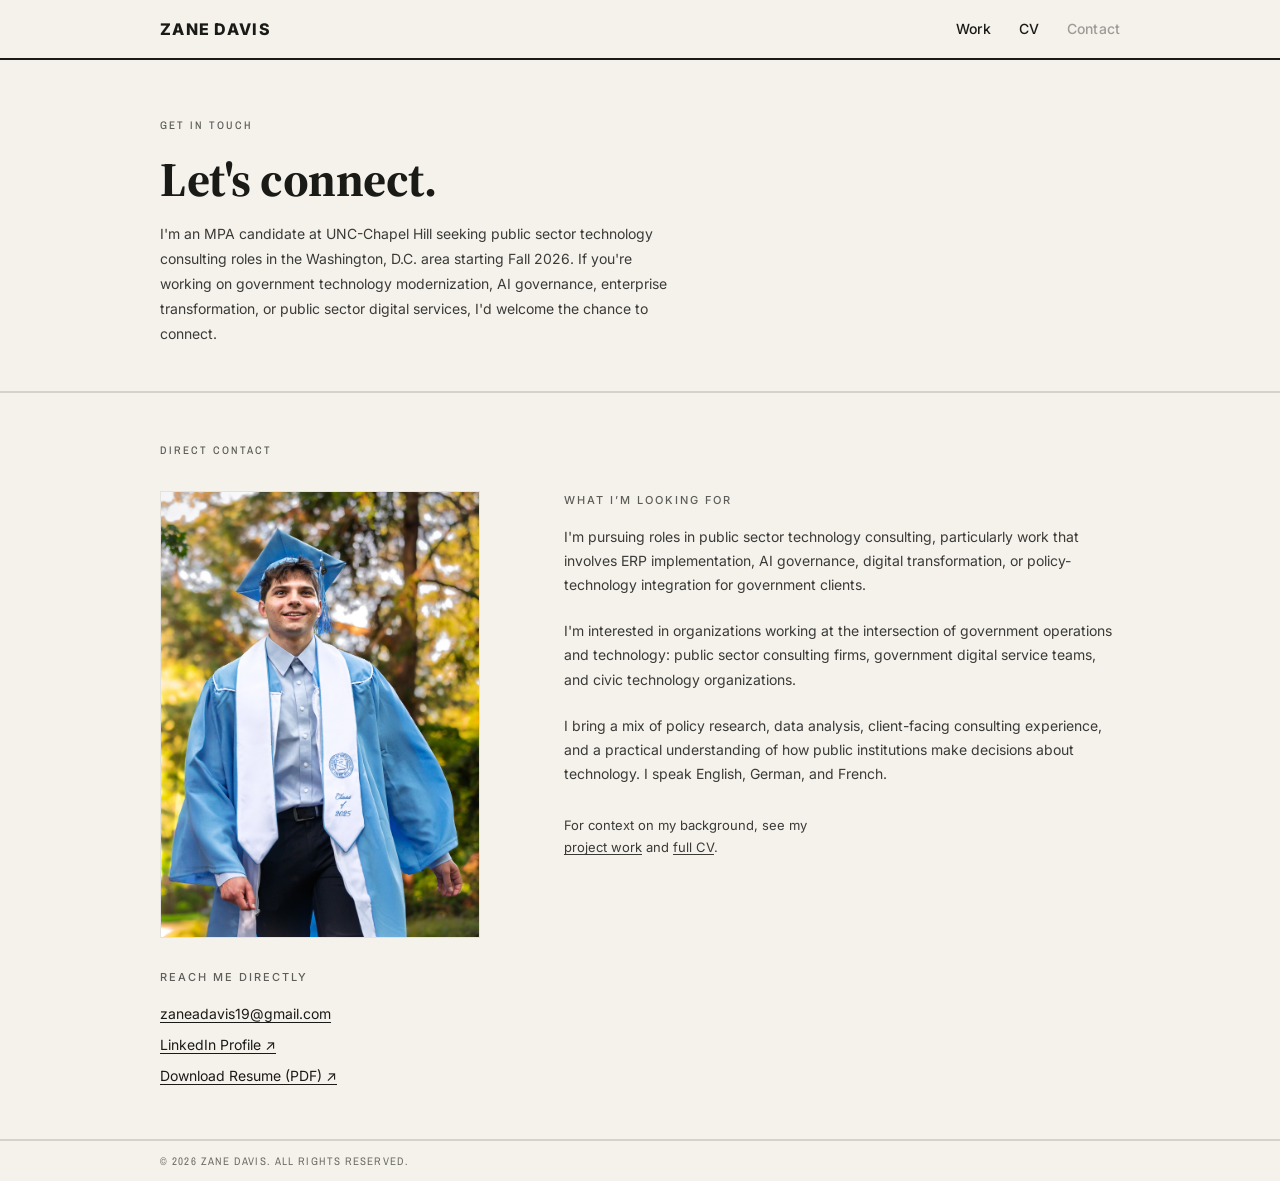
==== contact/index.html @ 6c13086c "Strip .html extentions placed pages inside folders to hide .html extention." ====
<!DOCTYPE html>
<html lang="en">
<head>
  <meta charset="UTF-8" />
  <meta name="viewport" content="width=device-width, initial-scale=1.0" />
  <title>Contact — Zane Davis</title>
  <meta name="description" content="Get in touch with Zane Davis — MPA candidate at UNC-Chapel Hill seeking public sector technology consulting roles in Washington, D.C. starting Fall 2026." />
  <link rel="preconnect" href="https://fonts.googleapis.com" />
  <link rel="preconnect" href="https://fonts.gstatic.com" crossorigin />
  <link href="https://fonts.googleapis.com/css2?family=Archivo+Narrow:wght@400;500;600&family=Inter:wght@300;400;500;600;700;800;900&family=JetBrains+Mono:wght@400&family=Source+Serif+4:opsz,wght@8..60,400;8..60,700&display=swap" rel="stylesheet" />
  <!-- Favicon -->
  <link rel="icon" type="image/x-icon" href="../favicon/favicon.ico" />
  <link rel="icon" type="image/png" sizes="32x32" href="../favicon/favicon-32x32.png" />
  <link rel="icon" type="image/png" sizes="16x16" href="../favicon/favicon-16x16.png" />
  <link rel="apple-touch-icon" sizes="180x180" href="../favicon/apple-touch-icon.png" />
  <link rel="manifest" href="../favicon/site.webmanifest" />
  <!-- Open Graph -->
  <meta property="og:type" content="website" />
  <meta property="og:title" content="Contact — Zane Davis" />
  <meta property="og:description" content="Get in touch with Zane Davis — MPA candidate at UNC-Chapel Hill seeking public sector technology consulting roles in Washington, D.C. starting Fall 2026." />
  <meta property="og:image" content="../assets/images/headshot_primary.jpeg" />
  <link rel="stylesheet" href="../css/tokens.css?v=2" />
  <link rel="stylesheet" href="../css/layout.css?v=2" />
  <link rel="stylesheet" href="../css/components.css?v=2" />
  <link rel="stylesheet" href="../css/responsive.css?v=2" />
  <link rel="stylesheet" href="../css/pages/contact.css?v=2" />
</head>
<body>
  <a href="#main" class="skip-link">Skip to main content</a>

  <!-- ── NAVIGATION ──────────────────────────────── -->
  <header role="banner">
    <nav class="site-nav" aria-label="Main navigation">
      <div class="nav-inner">
        <a class="nav-brand" href="/" aria-label="Zane Davis — Portfolio home">
          Zane Davis
        </a>
        <ul class="nav-links">

          <li><a href="/work/">Work</a></li>
          <li><a href="/cv/">CV</a></li>
          <li><a href="/contact/" aria-current="page">Contact</a></li>
        </ul>
      </div>
    </nav>
  </header>

  <main id="main">

    <!-- ── PAGE HEADER ───────────────────────────── -->
    <div class="page-header">
      <p class="page-header-label">Get In Touch</p>
      <h1 class="page-header-title">Let's connect.</h1>
      <p class="page-header-intro">I'm an MPA candidate at UNC-Chapel Hill seeking public sector technology consulting roles in the Washington, D.C. area starting Fall 2026. If you're working on government technology modernization, AI governance, enterprise transformation, or public sector digital services, I'd welcome the chance to connect.</p>
    </div>

    <!-- ── CONTACT SECTION ────────────────────────── -->
    <section class="section" aria-labelledby="contact-label">
      <div class="container">
        <p class="section-label" id="contact-label">Direct Contact</p>
        <div class="contact-grid">

          <!-- Left: Direct Contact & Profile -->
          <div>
            <img src="../assets/images/headshot2.JPG" alt="Zane Davis professional portrait" class="contact-img" loading="lazy" />



            <span class="contact-block-label">Reach me directly</span>
            <a class="contact-link" href="mailto:zaneadavis19@gmail.com">zaneadavis19@gmail.com</a>
            <a class="contact-link" href="https://www.linkedin.com/in/zaneda/" target="_blank" rel="noopener">LinkedIn Profile &#x2197;</a>
            <a class="contact-link" href="../assets/Davis_Zane_Resume.pdf" target="_blank" rel="noopener">Download Resume (PDF) &#x2197;</a>


          </div>

          <!-- Right: what I'm looking for -->
          <div>
            <span class="contact-block-label">What I&rsquo;m looking for</span>
            <p class="contact-prose">I'm pursuing roles in public sector technology consulting, particularly work that involves ERP implementation, AI governance, digital transformation, or policy-technology integration for government clients.</p>
            <p class="contact-prose">I'm interested in organizations working at the intersection of government operations and technology: public sector consulting firms, government digital service teams, and civic technology organizations.</p>
            <p class="contact-prose">I bring a mix of policy research, data analysis, client-facing consulting experience, and a practical understanding of how public institutions make decisions about technology. I speak English, German, and French.</p>

            <p class="contact-note mt-lg">
              For context on my background, see my <a href="/work/">project work</a> and <a href="/cv/">full CV</a>.
            </p>
          </div>

        </div>
      </div>
    </section>

  </main>

  <!-- ── SITE FOOTER ────────────────────────────── -->
  <footer class="site-footer" role="contentinfo">
    <div class="footer-inner">
      <p class="footer-copy">&copy; 2026 Zane Davis. All rights reserved.</p>
    </div>
  </footer>

</body>
</html>
---- css/tokens.css ----
/* ═══════════════════════════════════════════════════
   TOKENS — Zane Davis Portfolio
   Visual Identity System v1.0
   ═══════════════════════════════════════════════════ */

/* ─── RESET ──────────────────────────────────────── */
*, *::before, *::after { box-sizing: border-box; margin: 0; padding: 0; }
html { font-size: 16px; scroll-behavior: smooth; }

/* ─── DESIGN TOKENS ──────────────────────────────── */
:root {
  /* Color */
  --bg:             #F5F2EC;
  --text-primary:   #1A1A17;
  --text-body:      #3A3A37;   /* promoted from hardcoded hex — OD-1 */
  --text-muted:     #5E5E59;   /* labels, meta — WCAG AA 4.6:1 on --bg */
  --text-faint:     #6E6E69;   /* footer — WCAG AA 4.5:1 on --bg */
  --border:         #D6D2CA;
  --border-light:   #E5E2DB;
  --nav-border:     #C8C4BC;
  --accent-green:   #3D7A4E;   /* status dot only — WCAG AA */

  /* Typography */
  --sans:  'Inter', system-ui, sans-serif;
  --sans-condensed: 'Archivo Narrow', system-ui, sans-serif;
  --serif: 'Source Serif 4', Georgia, serif;
  --mono:  'JetBrains Mono', ui-monospace, monospace;

  /* Layout */
  --max-w:    660px;   /* activated for long-form prose — OD-2 */
  --px:       28px;
  --page-px:  160px;  /* renamed from --nav-px; all sections share this — OD-3 */

  /* Motion — OD-6 */
  --transition-base: 0.18s ease;
  --transition-fast: 0.10s ease;
}

/* ─── BASE ───────────────────────────────────────── */
body {
  background: var(--bg);
  color: var(--text-primary);
  font-family: var(--sans);
  font-size: 14px;
  line-height: 1.65;
  -webkit-font-smoothing: antialiased;
}

a {
  color: inherit;
  text-decoration: underline;
  text-underline-offset: 2px;
}
a:hover { opacity: 0.75; }

/* WCAG 2.4.7 — visible keyboard focus */
:focus-visible {
  outline: 2px solid var(--text-primary);
  outline-offset: 3px;
  border-radius: 2px;
}

hr {
  border: none;
  border-top: 1px solid var(--border);
  margin: 0;
}

/* Screen-reader only utility */
.sr-only {
  position: absolute;
  width: 1px;
  height: 1px;
  padding: 0;
  margin: -1px;
  overflow: hidden;
  clip: rect(0, 0, 0, 0);
  white-space: nowrap;
  border: 0;
}
---- css/layout.css ----
/* ═══════════════════════════════════════════════════
   LAYOUT — Zane Davis Portfolio
   ═══════════════════════════════════════════════════ */

/* ─── CONTAINER ──────────────────────────────────── */
.container {
  max-width: var(--max-w);
  margin: 0 auto;
  padding-left: var(--px);
  padding-right: var(--px);
}

/* ─── ACCESSIBILITY ──────────────────────────────── */
.skip-link {
  position: absolute;
  top: -60px;
  left: 0;
  background: var(--text-primary);
  color: var(--bg);
  padding: 8px 16px;
  z-index: 999;
  font-size: 14px;
  font-weight: 500;
  text-decoration: none;
  transition: top var(--transition-fast);
}
.skip-link:focus { top: 0; outline: none; }

/* ─── UTILITIES ──────────────────────────────────── */
.mt-xs { margin-top: 12px; }
.mt-sm { margin-top: 16px; }
.mt-md { margin-top: 20px; }
.mt-lg { margin-top: 28px; }
.mb-0 { margin-bottom: 0; }
.mb-sm { margin-bottom: 16px; }
.mb-lg { margin-bottom: 28px; }
.pt-md { padding-top: 32px; }

/* ─── NAVIGATION ─────────────────────────────────── */
.site-nav {
  position: sticky;
  top: 0;
  z-index: 100;
  background: var(--bg);
  border-bottom: 2px solid var(--text-primary);
}

.nav-inner {
  padding: 0 var(--page-px);
  height: 58px;
  display: flex;
  align-items: center;
  justify-content: space-between;
}

.nav-brand {
  font-family: var(--sans);
  font-size: 16px;
  font-weight: 800;
  letter-spacing: 0.08em;
  text-transform: uppercase;
  text-decoration: none;
  color: var(--text-primary);
}

.nav-links {
  list-style: none;
  display: flex;
  gap: 28px;
}

.nav-links a {
  font-family: var(--sans);
  font-size: 14px;
  font-weight: 500;
  text-decoration: none;
  color: var(--text-primary);
  letter-spacing: 0.01em;
}
.nav-links a:hover { opacity: 0.6; }
.nav-links a[aria-current="page"] {
  opacity: 0.4;
  pointer-events: none;
}

/* ─── PAGE HEADER (interior pages) ───────────────── */
.page-header {
  padding-top: 56px;
  padding-bottom: 44px;
  padding-left: var(--page-px);
  padding-right: var(--page-px);
}

.page-header-label {
  font-family: var(--sans-condensed);
  font-size: 11px;
  font-weight: 500;
  letter-spacing: 0.18em;
  text-transform: uppercase;
  color: var(--text-muted);
  margin-bottom: 20px;
}

.page-header-title {
  font-family: var(--serif);
  font-size: 48px;
  font-weight: 700;
  line-height: 1.08;
  letter-spacing: -0.01em;
  margin-bottom: 16px;
}

.page-header-intro {
  font-size: 14px;
  line-height: 1.78;
  color: var(--text-body);
  max-width: 520px;
}

/* ─── SECTION ────────────────────────────────────── */
.section, .cta-section {
  border-top: 2px solid var(--border);
  padding-top: 48px;
  padding-bottom: 52px;
  padding-left: var(--page-px);
  padding-right: var(--page-px);
}

/* Sections own their padding; neutralise .container inside */
.section .container, .cta-section .container {
  max-width: none;
  margin: 0;
  padding: 0;
}

.section-label {
  font-family: var(--sans-condensed);
  font-size: 11px;
  font-weight: 500;
  letter-spacing: 0.18em;
  text-transform: uppercase;
  color: var(--text-muted);
  margin-bottom: 32px;
}

/* ─── SITE FOOTER ────────────────────────────────── */
.site-footer {
  border-top: 2px solid var(--border);
}

.footer-inner {
  padding: 0 var(--page-px);
  height: 40px;
  display: flex;
  align-items: center;
  justify-content: space-between;
}

.footer-copy,
.footer-notice {
  font-family: var(--sans-condensed);
  font-size: 11px;
  font-weight: 400;
  letter-spacing: 0.10em;
  text-transform: uppercase;
  color: var(--text-faint);
}
---- css/components.css ----
/* ═══════════════════════════════════════════════════
   COMPONENTS — Zane Davis Portfolio
   ═══════════════════════════════════════════════════ */

/* ─── EXPERTISE GRID ─────────────────────────────── */
.expertise-grid {
  display: grid;
  grid-template-columns: 1fr 1fr 1fr;
  gap: 0 48px;
}

.expertise-card {
  padding-top: 24px;
  border-top: 2px solid var(--border-light);
}

.expertise-num {
  font-family: var(--mono);
  font-size: 10.5px;
  font-weight: 400;
  letter-spacing: 0.15em;
  text-transform: uppercase;
  color: var(--text-muted);
  margin-bottom: 12px;
}

.expertise-title {
  font-family: var(--serif);
  font-size: 16px;
  font-weight: 700;
  margin-bottom: 10px;
  line-height: 1.25;
}

.expertise-body {
  font-size: 14px;
  line-height: 1.7;
  color: var(--text-body);
}

/* ─── BRIEF ROWS ─────────────────────────────────── */
.briefs-list {
  display: flex;
  flex-direction: column;
  gap: 0;
}

.brief-row {
  display: grid;
  grid-template-columns: 220px 1fr;
  gap: 0 48px;
  padding: 28px 0;
  border-bottom: 1px solid var(--border-light);
  transition: background var(--transition-base),
              box-shadow var(--transition-base),
              padding var(--transition-base);
  position: relative;
}
.brief-row:first-child { border-top: 1px solid var(--border-light); }

/* Use @media (hover: hover) so touch devices don't get stuck hover states */
@media (hover: hover) {
  .brief-row:hover {
    background: rgba(210, 205, 195, 0.28);
    box-shadow: inset 3px 0 0 0 var(--text-primary);
    padding-left: 20px;
    padding-right: 20px;
    cursor: default;
  }
  .brief-row:hover .brief-link { cursor: pointer; }
  .brief-row:hover .brief-gallery {
    max-height: 220px;
    opacity: 1;
  }
}

.brief-report-num {
  font-family: var(--mono);
  font-size: 10.5px;
  font-weight: 400;
  letter-spacing: 0.13em;
  text-transform: uppercase;
  color: var(--text-muted);
  margin-bottom: 8px;
}

.brief-title {
  font-family: var(--serif);
  font-size: 17px;
  font-weight: 700;
  line-height: 1.3;
}

.brief-content {
  padding-top: 2px;
}

.brief-desc {
  font-size: 14px;
  line-height: 1.68;
  color: var(--text-body);
  margin-bottom: 14px;
}

/* ─── TAGS ───────────────────────────────────────── */
.tags {
  display: flex;
  flex-wrap: wrap;
  gap: 7px;
  margin-bottom: 12px;
}

.tag {
  display: inline-block;
  font-family: var(--mono);
  font-size: 10.5px;
  font-weight: 400;
  letter-spacing: 0.11em;
  text-transform: uppercase;
  color: var(--text-muted);
  border: 1px solid var(--border);
  border-radius: 1px;
  padding: 3px 8px;
}

/* ─── BRIEF LINK ─────────────────────────────────── */
.brief-link {
  font-family: var(--sans-condensed);
  font-size: 11px;
  font-weight: 500;
  letter-spacing: 0.11em;
  text-transform: uppercase;
  text-decoration: underline;
  text-underline-offset: 3px;
  color: var(--text-primary);
}
.brief-link::after {
  content: ' ↗';
  font-weight: 400;
}

/* ─── CREDENTIALS GRID ───────────────────────────── */
.credentials-grid {
  display: grid;
  grid-template-columns: 420px 1fr;
  gap: 0 64px;
  align-items: start;
}

.credentials-statement {
  font-family: var(--sans);
  font-size: 15px;
  font-weight: 700;
  line-height: 1.45;
  margin-bottom: 14px;
  color: var(--text-primary);
}

.credentials-body {
  font-size: 14px;
  line-height: 1.75;
  color: var(--text-body);
}

/* ─── TIMELINE ───────────────────────────────────── */
.timeline {
  list-style: none;
  display: flex;
  flex-direction: column;
  gap: 0;
}

.timeline-item {
  display: flex;
  justify-content: space-between;
  align-items: baseline;
  gap: 16px;
  padding: 14px 0;
  border-bottom: 1px solid var(--border-light);
}
.timeline-item:first-child { border-top: 1px solid var(--border-light); }

.timeline-role {
  font-size: 14px;
  font-weight: 400;
  line-height: 1.4;
  flex: 1;
  color: var(--text-primary);
}

.timeline-dates {
  font-family: var(--mono);
  font-size: 12px;
  color: var(--text-muted);
  white-space: nowrap;
  font-variant-numeric: tabular-nums;
  letter-spacing: 0.05em;
}

/* ─── STATUS BADGE ───────────────────────────────── */
.status-badge {
  display: flex;
  align-items: center;
  gap: 7px;
  margin-bottom: 14px;
}

.status-dot {
  width: 6px;
  height: 6px;
  border-radius: 50%;
  background: var(--accent-green);
  flex-shrink: 0;
}

.status-label {
  font-family: var(--sans-condensed);
  font-size: 11px;
  font-weight: 400;
  letter-spacing: 0.15em;
  text-transform: uppercase;
  color: var(--text-muted);
}

/* ─── CTA GRID ───────────────────────────────────── */
.cta-grid {
  display: grid;
  grid-template-columns: 1fr 1fr;
  gap: 0 64px;
  align-items: start;
}

.cta-headline {
  font-family: var(--serif);
  font-size: 36px;
  font-weight: 700;
  line-height: 1.15;
  max-width: 650px;
}

.cta-right {
  display: flex;
  flex-direction: column;
  align-items: flex-end;
  text-align: right;
  padding-top: 28px;
}

.cta-contact-link {
  font-size: 14px;
  font-weight: 400;
  color: var(--text-primary);
  text-decoration: underline;
  text-underline-offset: 3px;
}
.cta-contact-link + .cta-contact-link { margin-top: 8px; }

.cta-meta {
  margin-top: 18px;
  font-family: var(--mono);
  font-size: 11px;
  letter-spacing: 0.10em;
  text-transform: uppercase;
  color: var(--text-muted);
  line-height: 1.7;
}

/* ─── IMAGES & GALLERIES ─────────────────────────── */
.brief-gallery {
  display: flex;
  gap: 16px;
  margin-top: 16px;
  margin-bottom: 8px;
  overflow-x: auto;
  scrollbar-width: none;
  -ms-overflow-style: none;
  padding-bottom: 4px;
  max-height: 0;
  opacity: 0;
  overflow-y: hidden;
  transition: max-height 0.4s ease, opacity 0.3s ease;
}
.brief-gallery::-webkit-scrollbar {
  display: none;
}

.brief-img {
  height: 180px;
  width: auto;
  max-width: 100%;
  object-fit: contain;
  border: 1px solid var(--border-light);
  background: var(--bg);
}

.credentials-img-cluster {
  display: grid;
  grid-template-columns: 1fr 1fr;
  gap: 16px;
  margin-top: 24px;
}

.credentials-img-cluster img {
  width: 100%;
  height: 180px;
  object-fit: cover;
  border: 1px solid var(--border-light);
}

.identity-anchor-grid {
  display: grid;
  grid-template-columns: 1fr 1fr;
  gap: 20px;
  margin-top: 32px;
}

.identity-anchor-grid img {
  width: 100%;
  height: 240px;
  object-fit: cover;
  border: 1px solid var(--border-light);
}

.contact-img {
  width: 100%;
  max-width: 320px;
  height: auto;
  object-fit: cover;
  border: 1px solid var(--border-light);
  margin-bottom: 24px;
}
---- css/responsive.css ----
/* ═══════════════════════════════════════════════════
   RESPONSIVE — Zane Davis Portfolio
   Breakpoints: 768px, 560px, 380px
   ═══════════════════════════════════════════════════ */

/* ─── NARROW DESKTOP (≤ 960px) ──────────────────── */
@media (max-width: 960px) {
  :root { --page-px: 80px; }
}

/* ─── TABLET (≤ 768px) ──────────────────────────── */
@media (max-width: 768px) {
  :root { --page-px: 40px; }

  .page-header-title { font-size: 36px; }

  /* Reduce section vertical padding */
  .section, .cta-section {
    padding-top: 40px;
    padding-bottom: 44px;
  }

  .page-header {
    padding-top: 44px;
    padding-bottom: 36px;
  }

  /* CTA headline scales down */
  .cta-headline { font-size: 30px; }

  /* Credentials grid stacks earlier on tablets */
  .credentials-grid {
    grid-template-columns: 1fr;
    gap: 28px;
  }

  /* Expertise grid → 2 columns on tablet */
  .expertise-grid {
    grid-template-columns: 1fr 1fr;
    gap: 24px 32px;
  }

  /* Image grids scale */
  .identity-anchor-grid img { height: 200px; }
  .credentials-img-cluster img { height: 160px; }
}

/* ─── MOBILE (≤ 560px) ──────────────────────────── */
@media (max-width: 560px) {
  :root { --px: 20px; --page-px: 20px; }

  /* Nav */
  .nav-links { gap: 14px; }
  .nav-links li:nth-child(4) { display: none; }

  /* Section spacing tightens */
  .section, .cta-section {
    padding-top: 32px;
    padding-bottom: 36px;
  }

  .page-header {
    padding-top: 36px;
    padding-bottom: 28px;
  }

  .section-label { margin-bottom: 24px; }

  /* Components → single column */
  .expertise-grid {
    grid-template-columns: 1fr;
    gap: 24px 0;
  }

  .brief-row {
    grid-template-columns: 1fr;
    gap: 12px 0;
  }

  .credentials-grid {
    grid-template-columns: 1fr;
    gap: 24px;
  }

  .cta-grid {
    grid-template-columns: 1fr;
    gap: 20px;
    align-items: start;
  }

  /* CTA section adjustments */
  .cta-headline { font-size: 26px; }
  .cta-right {
    align-items: flex-start;
    text-align: left;
    padding-top: 0;
  }

  /* Footer */
  .footer-notice { display: none; }

  /* Page header */
  .page-header-title { font-size: 28px; }
  .page-header-label { margin-bottom: 14px; }

  /* Image grids → single column */
  .identity-anchor-grid {
    grid-template-columns: 1fr;
    gap: 16px;
  }
  .identity-anchor-grid img { height: 180px; }

  .credentials-img-cluster {
    grid-template-columns: 1fr;
    gap: 12px;
  }
  .credentials-img-cluster img { height: 160px; }

  /* Timeline items stack on very narrow */
  .timeline-item {
    flex-direction: column;
    gap: 4px;
    align-items: flex-start;
  }

  /* Simple list items stack */
  .simple-list-item {
    flex-direction: column;
    gap: 4px;
    align-items: flex-start;
  }

  /* Brief gallery → always visible on touch (no hover) */
  .brief-gallery {
    max-height: none;
    opacity: 1;
    overflow-x: auto;
  }
  .brief-img {
    height: 140px;
  }
}

/* ─── SMALL MOBILE (≤ 380px) ────────────────────── */
@media (max-width: 380px) {
  /* hero h1 handled in home.css */
  .cta-headline { font-size: 22px; }

  .section, .cta-section {
    padding-top: 28px;
    padding-bottom: 32px;
  }

  /* Brief images smaller */
  .brief-img { height: 120px; }
}
---- css/pages/contact.css ----
/* ═══════════════════════════════════════════════════
   PAGE: CONTACT — Inquiry & Engagement
   ═══════════════════════════════════════════════════ */

/* ─── CONTACT LAYOUT ─────────────────────────────── */
.contact-grid {
  display: grid;
  grid-template-columns: 340px 1fr;
  gap: 0 64px;
  align-items: start;
}

/* ─── CONTACT BLOCK ──────────────────────────────── */
.contact-block-label {
  display: block;
  font-size: 11px;
  font-weight: 500;
  letter-spacing: 0.18em;
  text-transform: uppercase;
  color: var(--text-muted);
  margin-bottom: 16px;
}

.contact-link {
  display: block;
  font-size: 14px;
  font-weight: 400;
  color: var(--text-primary);
  text-decoration: underline;
  text-underline-offset: 3px;
  margin-bottom: 8px;
}
.contact-link:last-of-type { margin-bottom: 0; }

.contact-meta {
  margin-top: 20px;
  font-size: 11px;
  letter-spacing: 0.10em;
  text-transform: uppercase;
  color: var(--text-muted);
  line-height: 1.7;
}

.contact-note {
  margin-top: 28px;
  font-size: 13px;
  line-height: 1.7;
  color: var(--text-body);
  max-width: 280px;
}

/* Prose paragraphs in the right contact column */
.contact-prose {
  font-size: 14px;
  line-height: 1.72;
  color: var(--text-body);
  margin-top: 0;
  margin-bottom: 1.4rem;
}
.contact-prose:last-child { margin-bottom: 0; }

/* ─── RESPONSIVE ─────────────────────────────────── */
@media (max-width: 900px) {
  .contact-grid {
    grid-template-columns: 1fr;
    gap: 36px;
  }
}

@media (max-width: 560px) {
  .contact-grid { gap: 28px; }
  .contact-note { max-width: none; }
  .contact-img { max-width: 260px; }
}
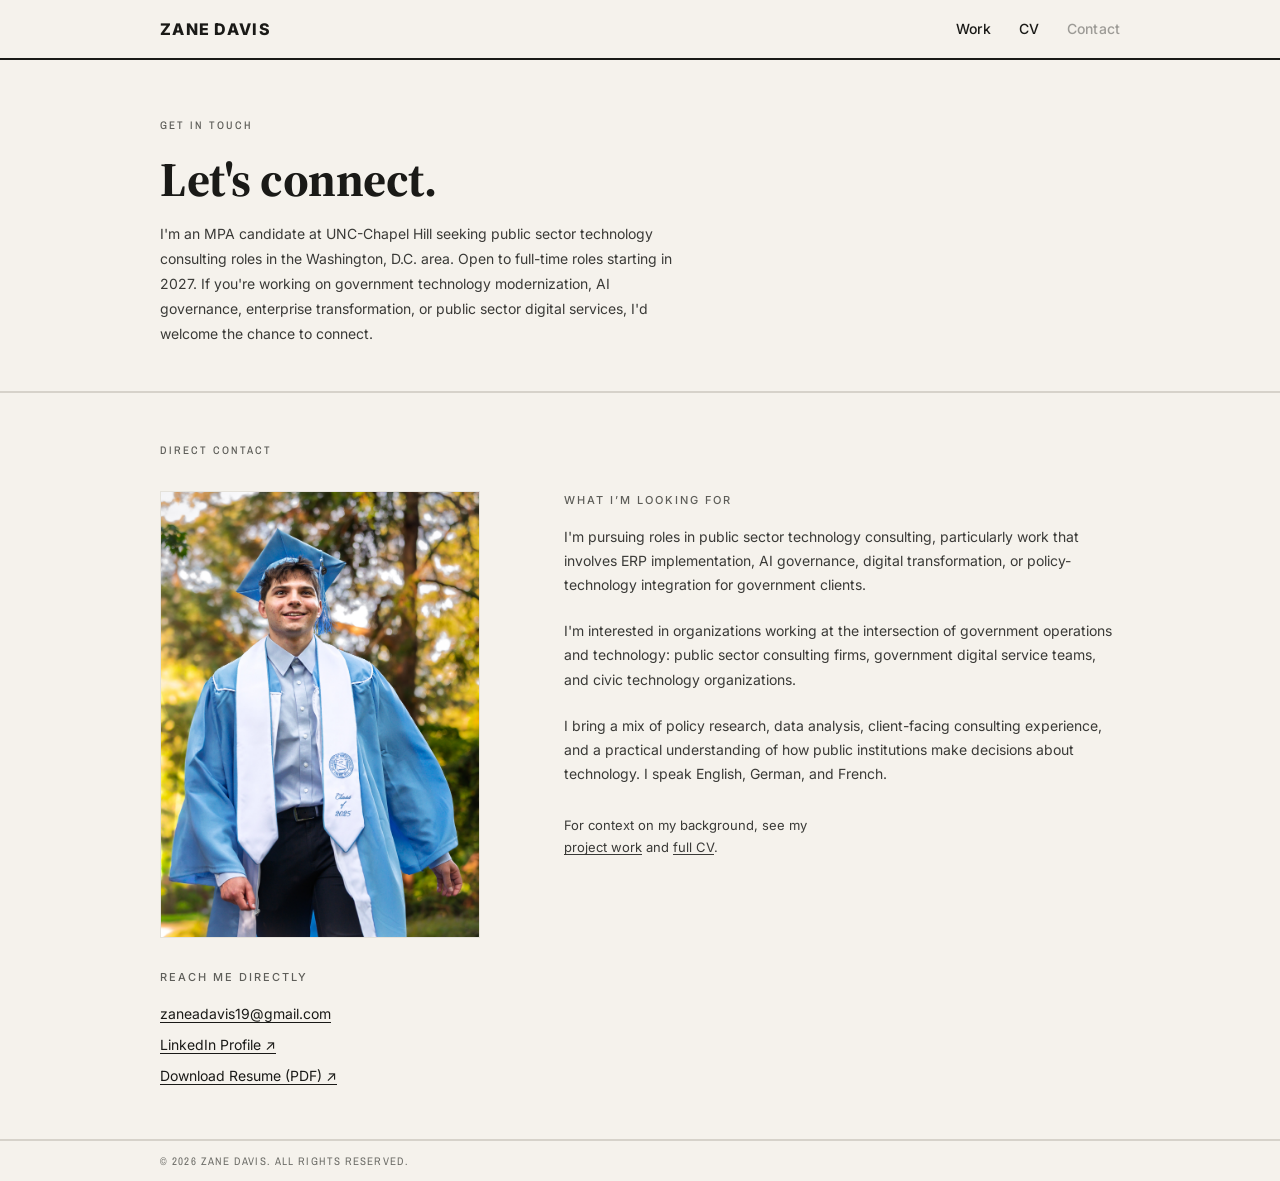
==== commit 4e4dc0c6: "Updated Start Date" ====
--- a/contact/index.html
+++ b/contact/index.html
@@ -4,7 +4,7 @@
   <meta charset="UTF-8" />
   <meta name="viewport" content="width=device-width, initial-scale=1.0" />
   <title>Contact — Zane Davis</title>
-  <meta name="description" content="Get in touch with Zane Davis — MPA candidate at UNC-Chapel Hill seeking public sector technology consulting roles in Washington, D.C. starting Fall 2026." />
+  <meta name="description" content="Get in touch with Zane Davis — MPA candidate at UNC-Chapel Hill seeking public sector technology consulting roles in Washington, D.C. Open to full-time roles starting in 2027." />
   <link rel="preconnect" href="https://fonts.googleapis.com" />
   <link rel="preconnect" href="https://fonts.gstatic.com" crossorigin />
   <link href="https://fonts.googleapis.com/css2?family=Archivo+Narrow:wght@400;500;600&family=Inter:wght@300;400;500;600;700;800;900&family=JetBrains+Mono:wght@400&family=Source+Serif+4:opsz,wght@8..60,400;8..60,700&display=swap" rel="stylesheet" />
@@ -17,7 +17,7 @@
   <!-- Open Graph -->
   <meta property="og:type" content="website" />
   <meta property="og:title" content="Contact — Zane Davis" />
-  <meta property="og:description" content="Get in touch with Zane Davis — MPA candidate at UNC-Chapel Hill seeking public sector technology consulting roles in Washington, D.C. starting Fall 2026." />
+  <meta property="og:description" content="Get in touch with Zane Davis — MPA candidate at UNC-Chapel Hill seeking public sector technology consulting roles in Washington, D.C. Open to full-time roles starting in 2027." />
   <meta property="og:image" content="../assets/images/headshot_primary.jpeg" />
   <link rel="stylesheet" href="../css/tokens.css?v=2" />
   <link rel="stylesheet" href="../css/layout.css?v=2" />
@@ -51,7 +51,7 @@
     <div class="page-header">
       <p class="page-header-label">Get In Touch</p>
       <h1 class="page-header-title">Let's connect.</h1>
-      <p class="page-header-intro">I'm an MPA candidate at UNC-Chapel Hill seeking public sector technology consulting roles in the Washington, D.C. area starting Fall 2026. If you're working on government technology modernization, AI governance, enterprise transformation, or public sector digital services, I'd welcome the chance to connect.</p>
+      <p class="page-header-intro">I'm an MPA candidate at UNC-Chapel Hill seeking public sector technology consulting roles in the Washington, D.C. area. Open to full-time roles starting in 2027. If you're working on government technology modernization, AI governance, enterprise transformation, or public sector digital services, I'd welcome the chance to connect.</p>
     </div>
 
     <!-- ── CONTACT SECTION ────────────────────────── -->
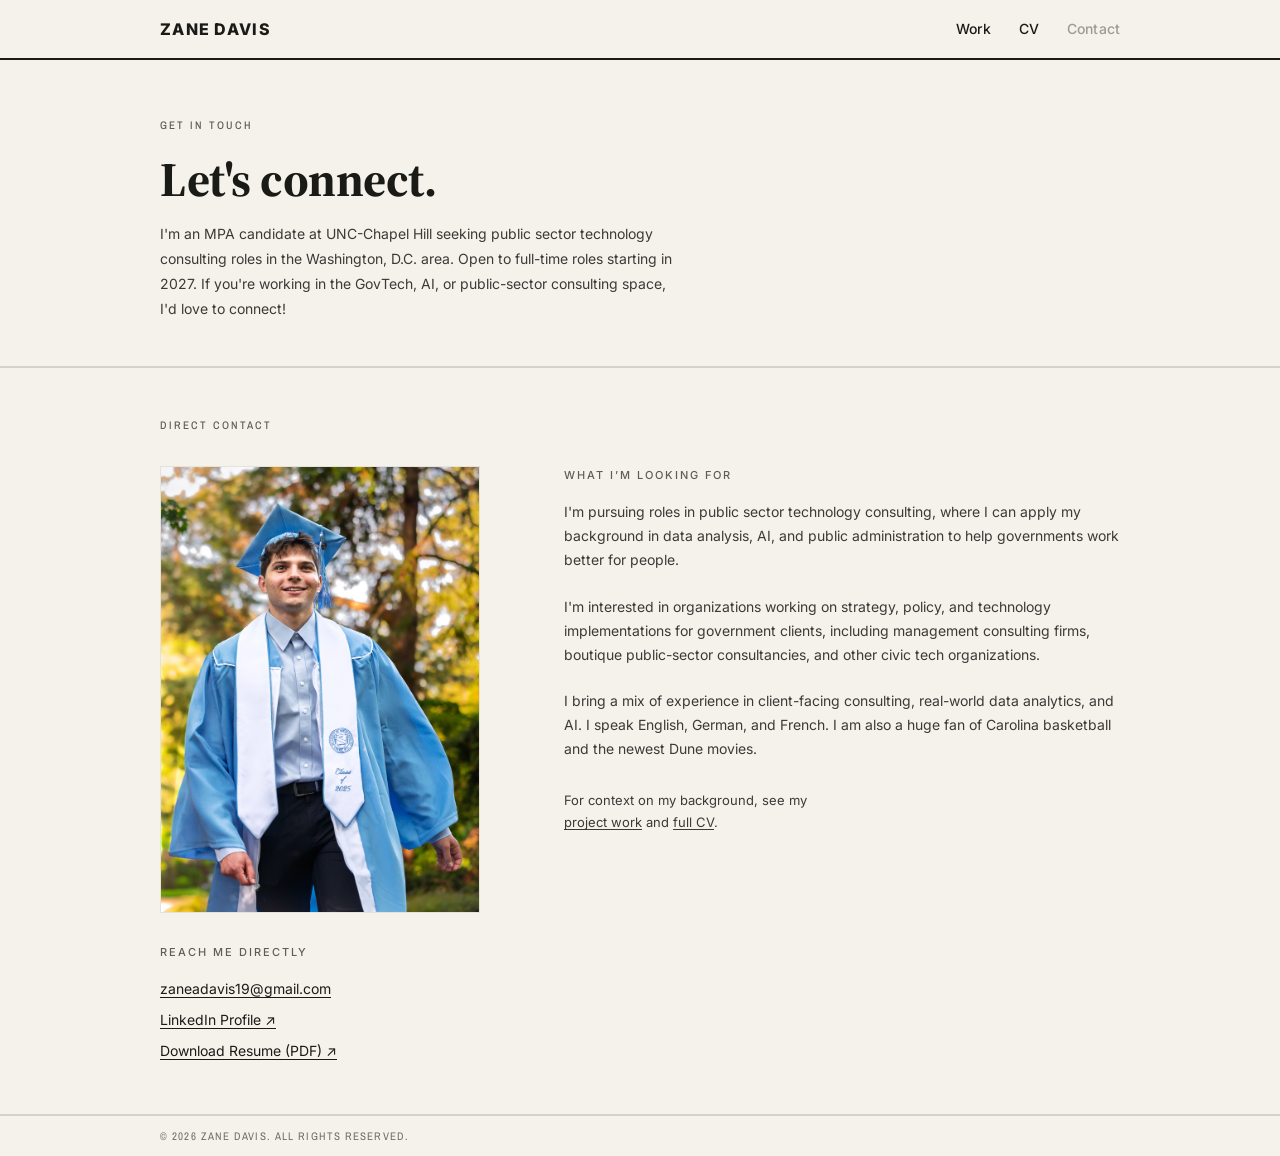
==== commit 92f4b012: "Copy Updates" ====
--- a/contact/index.html
+++ b/contact/index.html
@@ -51,7 +51,7 @@
     <div class="page-header">
       <p class="page-header-label">Get In Touch</p>
       <h1 class="page-header-title">Let's connect.</h1>
-      <p class="page-header-intro">I'm an MPA candidate at UNC-Chapel Hill seeking public sector technology consulting roles in the Washington, D.C. area. Open to full-time roles starting in 2027. If you're working on government technology modernization, AI governance, enterprise transformation, or public sector digital services, I'd welcome the chance to connect.</p>
+      <p class="page-header-intro">I'm an MPA candidate at UNC-Chapel Hill seeking public sector technology consulting roles in the Washington, D.C. area. Open to full-time roles starting in 2027. If you're working in the GovTech, AI, or public-sector consulting space, I'd love to connect!</p>
     </div>
 
     <!-- ── CONTACT SECTION ────────────────────────── -->
@@ -77,9 +77,9 @@
           <!-- Right: what I'm looking for -->
           <div>
             <span class="contact-block-label">What I&rsquo;m looking for</span>
-            <p class="contact-prose">I'm pursuing roles in public sector technology consulting, particularly work that involves ERP implementation, AI governance, digital transformation, or policy-technology integration for government clients.</p>
-            <p class="contact-prose">I'm interested in organizations working at the intersection of government operations and technology: public sector consulting firms, government digital service teams, and civic technology organizations.</p>
-            <p class="contact-prose">I bring a mix of policy research, data analysis, client-facing consulting experience, and a practical understanding of how public institutions make decisions about technology. I speak English, German, and French.</p>
+            <p class="contact-prose">I'm pursuing roles in public sector technology consulting, where I can apply my background in data analysis, AI, and public administration to help governments work better for people.</p>
+            <p class="contact-prose">I'm interested in organizations working on strategy, policy, and technology implementations for government clients, including management consulting firms, boutique public-sector consultancies, and other civic tech organizations.</p>
+            <p class="contact-prose">I bring a mix of experience in client-facing consulting, real-world data analytics, and AI. I speak English, German, and French. I am also a huge fan of Carolina basketball and the newest Dune movies.</p>
 
             <p class="contact-note mt-lg">
               For context on my background, see my <a href="/work/">project work</a> and <a href="/cv/">full CV</a>.
